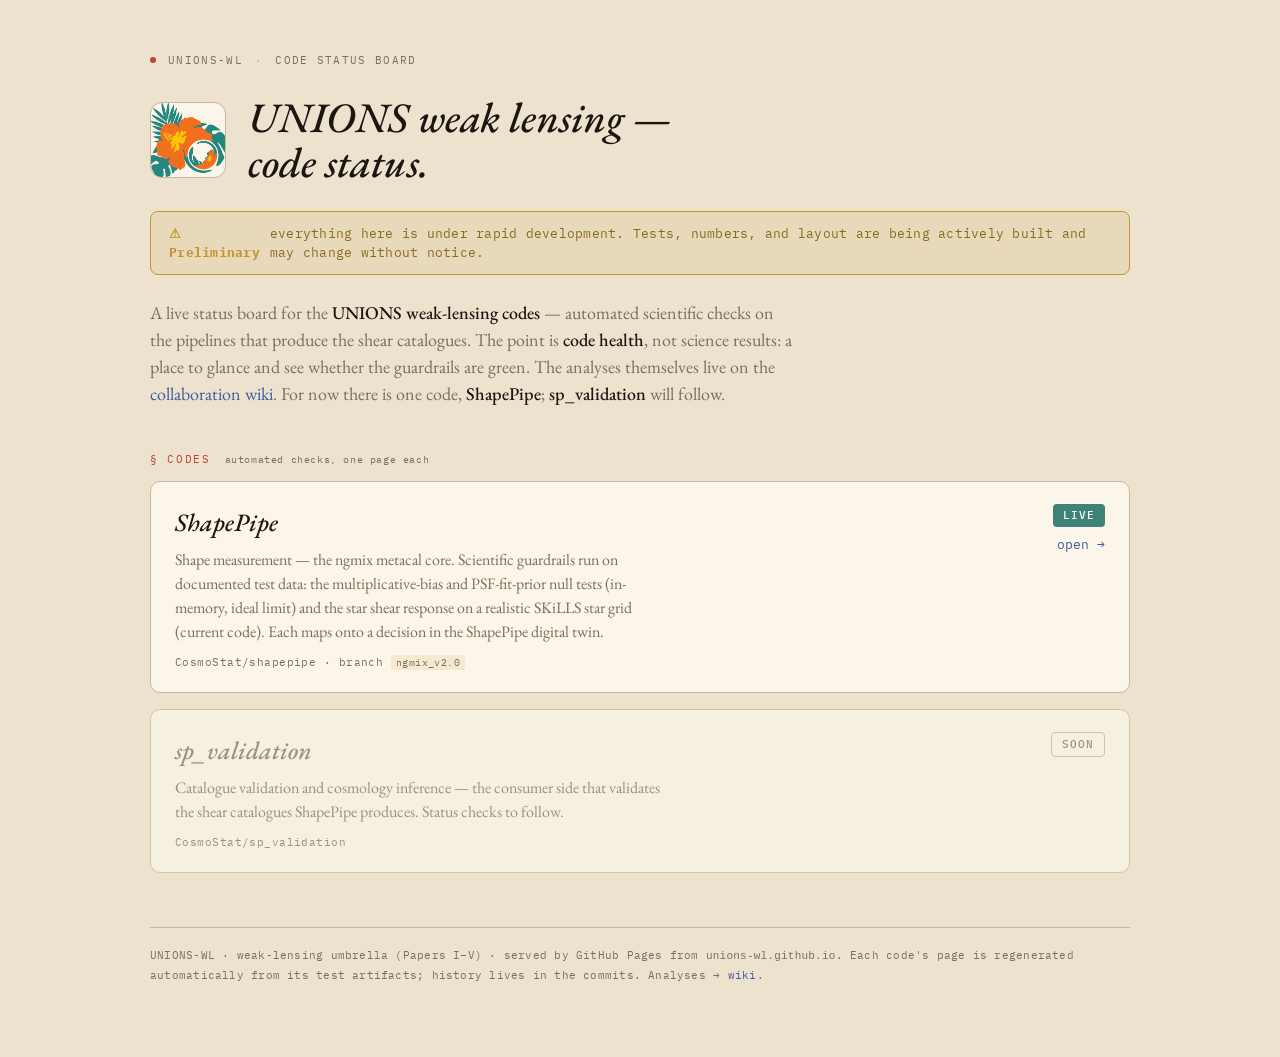
==== index.html @ 9c4efac6 "UNIONS-WL code status board: ShapePipe shape-measurement dashboard Live status board for UNIONS weak" ====
<!doctype html>
<html lang="en">
<head>
<meta charset="utf-8">
<meta name="viewport" content="width=device-width, initial-scale=1">
<title>UNIONS Weak Lensing — code status</title>
<link rel="preconnect" href="https://fonts.googleapis.com">
<link rel="preconnect" href="https://fonts.gstatic.com" crossorigin>
<link href="https://fonts.googleapis.com/css2?family=EB+Garamond:ital,wght@0,400;0,500;0,600;1,400;1,500&family=IBM+Plex+Mono:wght@400;500&display=swap" rel="stylesheet">
<style>
  :root{
    --parchment:#EDE2CE; --rag:#FBF6E9; --ink:#1B1611; --ink-muted:#7A6F5C;
    --cinnabar:#BC4538; --teal:#3F8278; --cobalt:#3D5BA0; --ochre:#C49333;
    --rule:#C5B89E; --tooth:rgba(197,184,158,0.45);
    --serif:'EB Garamond',Georgia,serif;
    --mono:'IBM Plex Mono','JetBrains Mono',ui-monospace,monospace;
  }
  html,body{ margin:0; padding:0; }
  body{ background:var(--parchment); color:var(--ink); font-family:var(--serif);
    font-size:18px; line-height:1.5; -webkit-font-smoothing:antialiased; }
  .page{ max-width:980px; margin:0 auto; padding:52px 32px 72px; }
  a{ color:var(--cobalt); text-decoration:none; }
  a:hover{ text-decoration:underline; }

  .stamp{ font-family:var(--mono); font-size:11px; letter-spacing:.12em;
    text-transform:uppercase; color:var(--ink-muted); margin-bottom:26px;
    display:flex; gap:12px; align-items:center; flex-wrap:wrap; }
  .stamp .dot{ width:6px; height:6px; border-radius:50%; background:var(--cinnabar); }
  .stamp .sep{ color:var(--rule); }

  .masthead{ display:flex; gap:22px; align-items:center; }
  .masthead img{ width:74px; height:74px; border-radius:12px;
    border:1px solid var(--rule); background:var(--rag); }
  h1{ font-family:var(--serif); font-style:italic; font-weight:500;
    font-size:42px; line-height:1.08; margin:0; }

  .disclaimer{ margin:26px 0 0; padding:12px 18px; border-radius:8px;
    background:rgba(196,147,51,0.12); border:1px solid var(--ochre);
    color:#8a6a1f; font-family:var(--mono); font-size:12.5px; letter-spacing:.02em;
    display:flex; gap:10px; align-items:baseline; }
  .disclaimer b{ color:var(--ochre); }

  .lede{ color:var(--ink-muted); font-size:18px; margin:24px 0 0; max-width:72ch; }
  .lede b{ color:var(--ink); font-weight:500; }

  section{ margin-top:44px; }
  .section-mark{ font-family:var(--mono); font-size:11px; letter-spacing:.15em;
    text-transform:uppercase; color:var(--cinnabar); margin-bottom:14px;
    display:flex; gap:14px; align-items:baseline; }
  .section-mark .note{ color:var(--ink-muted); font-size:10px; letter-spacing:.06em;
    text-transform:none; }

  .row{ display:grid; grid-template-columns:1fr; gap:16px; }
  .entry{ background:var(--rag); border:1px solid var(--rule); border-radius:10px;
    padding:22px 24px; display:flex; gap:22px; align-items:flex-start;
    transition:border-color .15s; }
  a.entry:hover{ border-color:var(--cobalt); text-decoration:none; }
  .entry .body{ flex:1; }
  .entry h2{ font-family:var(--serif); font-style:italic; font-weight:500;
    font-size:25px; margin:0 0 6px; color:var(--ink); }
  .entry p{ margin:0; color:var(--ink-muted); font-size:16px; max-width:62ch; }
  .entry .meta{ font-family:var(--mono); font-size:11px; color:var(--ink-muted);
    letter-spacing:.04em; margin-top:10px; }
  .entry .meta code{ font-family:var(--mono); font-size:.92em;
    background:rgba(196,147,51,0.13); padding:1px 5px; border-radius:2px; }

  .status{ display:flex; flex-direction:column; align-items:flex-end; gap:8px;
    min-width:110px; }
  .badge{ color:#fff; font-family:var(--mono); font-weight:500; font-size:11px;
    line-height:1; padding:6px 10px; border-radius:4px; letter-spacing:.08em; }
  .b-live{ background:var(--teal); } .b-soon{ background:transparent;
    color:var(--ink-muted); border:1px solid var(--rule); }
  .arrow{ font-family:var(--mono); font-size:13px; color:var(--cobalt); }
  .entry.soon{ opacity:.7; } .entry.soon h2{ color:var(--ink-muted); }

  footer{ margin-top:54px; border-top:1px solid var(--rule); padding-top:18px;
    color:var(--ink-muted); font-family:var(--mono); font-size:11px;
    line-height:1.7; letter-spacing:.02em; }
  footer a{ color:var(--cobalt); }
</style>
</head>
<body>
<main class="page">

  <div class="stamp">
    <span class="dot"></span><span>UNIONS-WL</span>
    <span class="sep">·</span><span>code status board</span>
  </div>

  <div class="masthead">
    <img src="logo.png" alt="UNIONS-WL logo">
    <h1>UNIONS weak lensing &mdash;<br>code status.</h1>
  </div>

  <div class="disclaimer">
    <b>&#9888; Preliminary</b>
    <span>everything here is under rapid development. Tests, numbers, and layout are
    being actively built and may change without notice.</span>
  </div>

  <p class="lede">A live status board for the <b>UNIONS weak-lensing codes</b> &mdash;
  automated scientific checks on the pipelines that produce the shear catalogues.
  The point is <b>code health</b>, not science results: a place to glance and see
  whether the guardrails are green. The analyses themselves live on the
  <a href="https://unions.skysurvey.cc" target="_blank" rel="noopener">collaboration wiki</a>.
  For now there is one code, <b>ShapePipe</b>; <b>sp_validation</b> will follow.</p>

  <section>
    <div class="section-mark">
      <span>&sect; Codes</span>
      <span class="note">automated checks, one page each</span>
    </div>
    <div class="row">
      <a class="entry" href="shapepipe/status.html">
        <div class="body">
          <h2>ShapePipe</h2>
          <p>Shape measurement &mdash; the ngmix metacal core. Scientific guardrails
          run on documented test data: the multiplicative-bias and PSF-fit-prior
          null tests (in-memory, ideal limit) and the star shear response on a
          realistic SKiLLS star grid (current code). Each maps onto a decision in
          the ShapePipe digital twin.</p>
          <div class="meta">CosmoStat/shapepipe &middot; branch <code>ngmix_v2.0</code></div>
        </div>
        <div class="status">
          <span class="badge b-live">LIVE</span>
          <span class="arrow">open &rarr;</span>
        </div>
      </a>
      <div class="entry soon">
        <div class="body">
          <h2>sp_validation</h2>
          <p>Catalogue validation and cosmology inference &mdash; the consumer side
          that validates the shear catalogues ShapePipe produces. Status checks to
          follow.</p>
          <div class="meta">CosmoStat/sp_validation</div>
        </div>
        <div class="status"><span class="badge b-soon">SOON</span></div>
      </div>
    </div>
  </section>

  <footer>
    UNIONS-WL &middot; weak-lensing umbrella (Papers I&ndash;V) &middot; served by
    GitHub Pages from <code>unions-wl.github.io</code>. Each code's page is
    regenerated automatically from its test artifacts; history lives in the commits.
    Analyses &rarr; <a href="https://unions.skysurvey.cc" target="_blank" rel="noopener">wiki</a>.
  </footer>

</main>
</body>
</html>
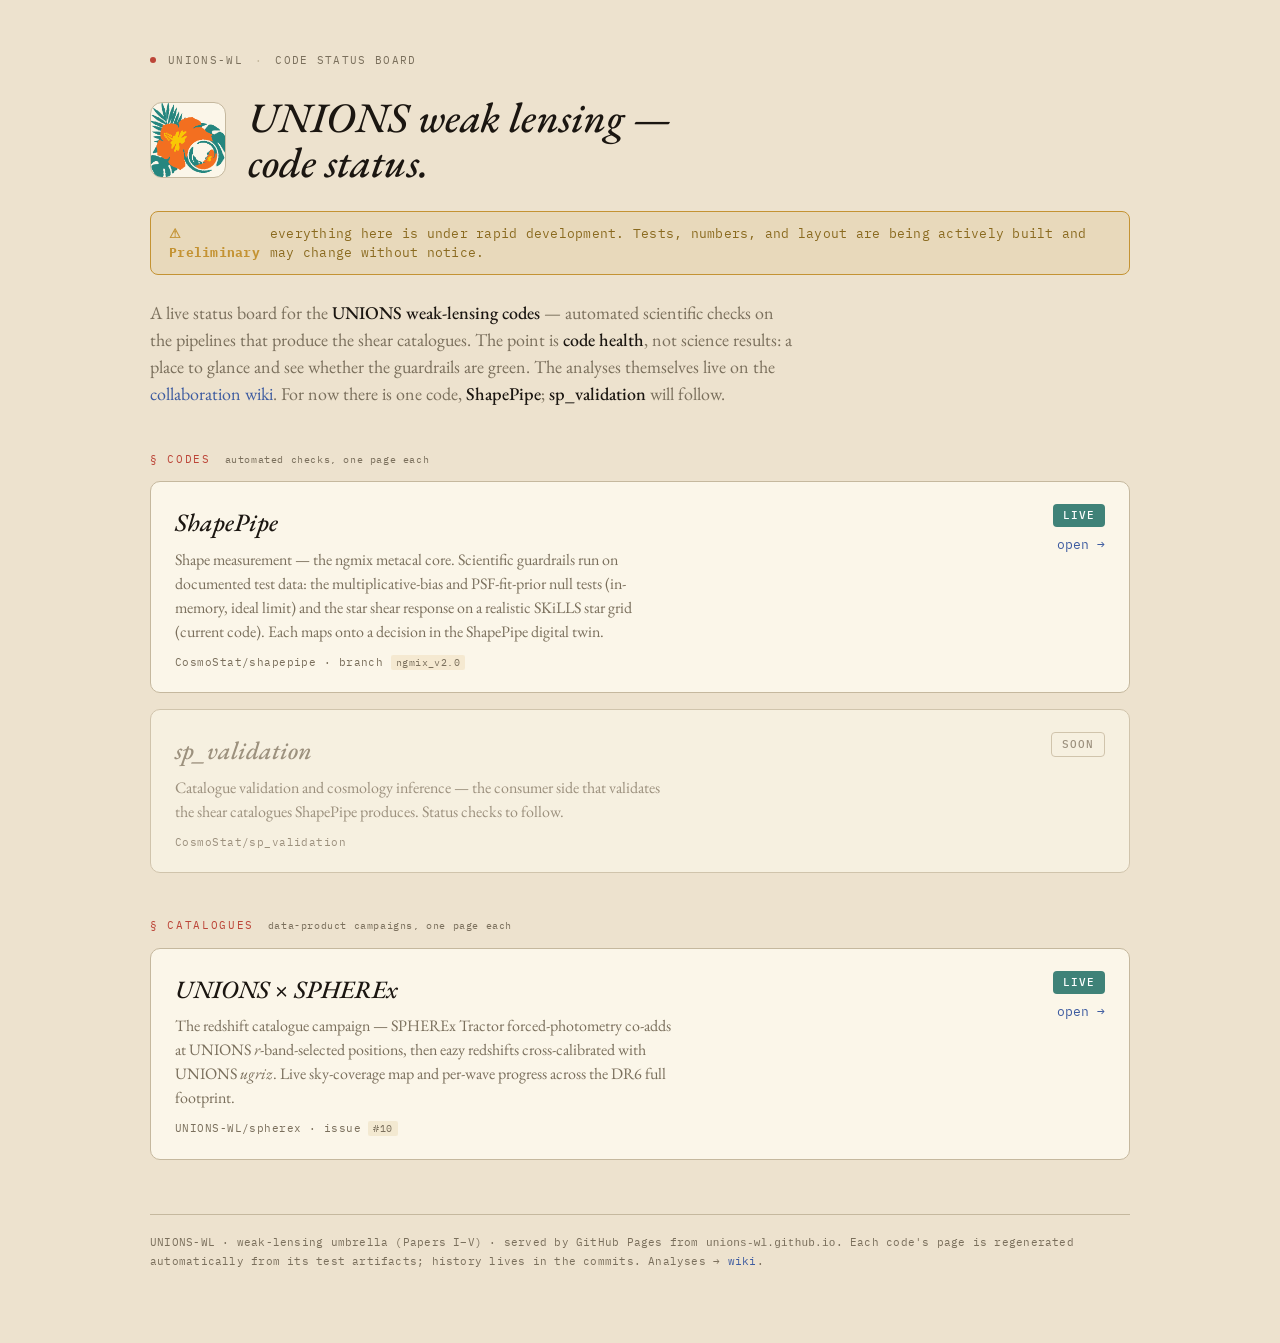
==== commit 9d8436f9: "Add UNIONS x SPHEREx catalogue progress page New catalogue/status.html tracking the DR6 full-footpri" ====
--- a/index.html
+++ b/index.html
@@ -139,6 +139,29 @@
     </div>
   </section>
 
+  <section>
+    <div class="section-mark">
+      <span>&sect; Catalogues</span>
+      <span class="note">data-product campaigns, one page each</span>
+    </div>
+    <div class="row">
+      <a class="entry" href="catalogue/status.html">
+        <div class="body">
+          <h2>UNIONS &times; SPHEREx</h2>
+          <p>The redshift catalogue campaign &mdash; SPHEREx Tractor
+          forced-photometry co-adds at UNIONS <i>r</i>-band-selected positions,
+          then eazy redshifts cross-calibrated with UNIONS <i>ugriz</i>. Live
+          sky-coverage map and per-wave progress across the DR6 full footprint.</p>
+          <div class="meta">UNIONS-WL/spherex &middot; issue <code>#10</code></div>
+        </div>
+        <div class="status">
+          <span class="badge b-live">LIVE</span>
+          <span class="arrow">open &rarr;</span>
+        </div>
+      </a>
+    </div>
+  </section>
+
   <footer>
     UNIONS-WL &middot; weak-lensing umbrella (Papers I&ndash;V) &middot; served by
     GitHub Pages from <code>unions-wl.github.io</code>. Each code's page is
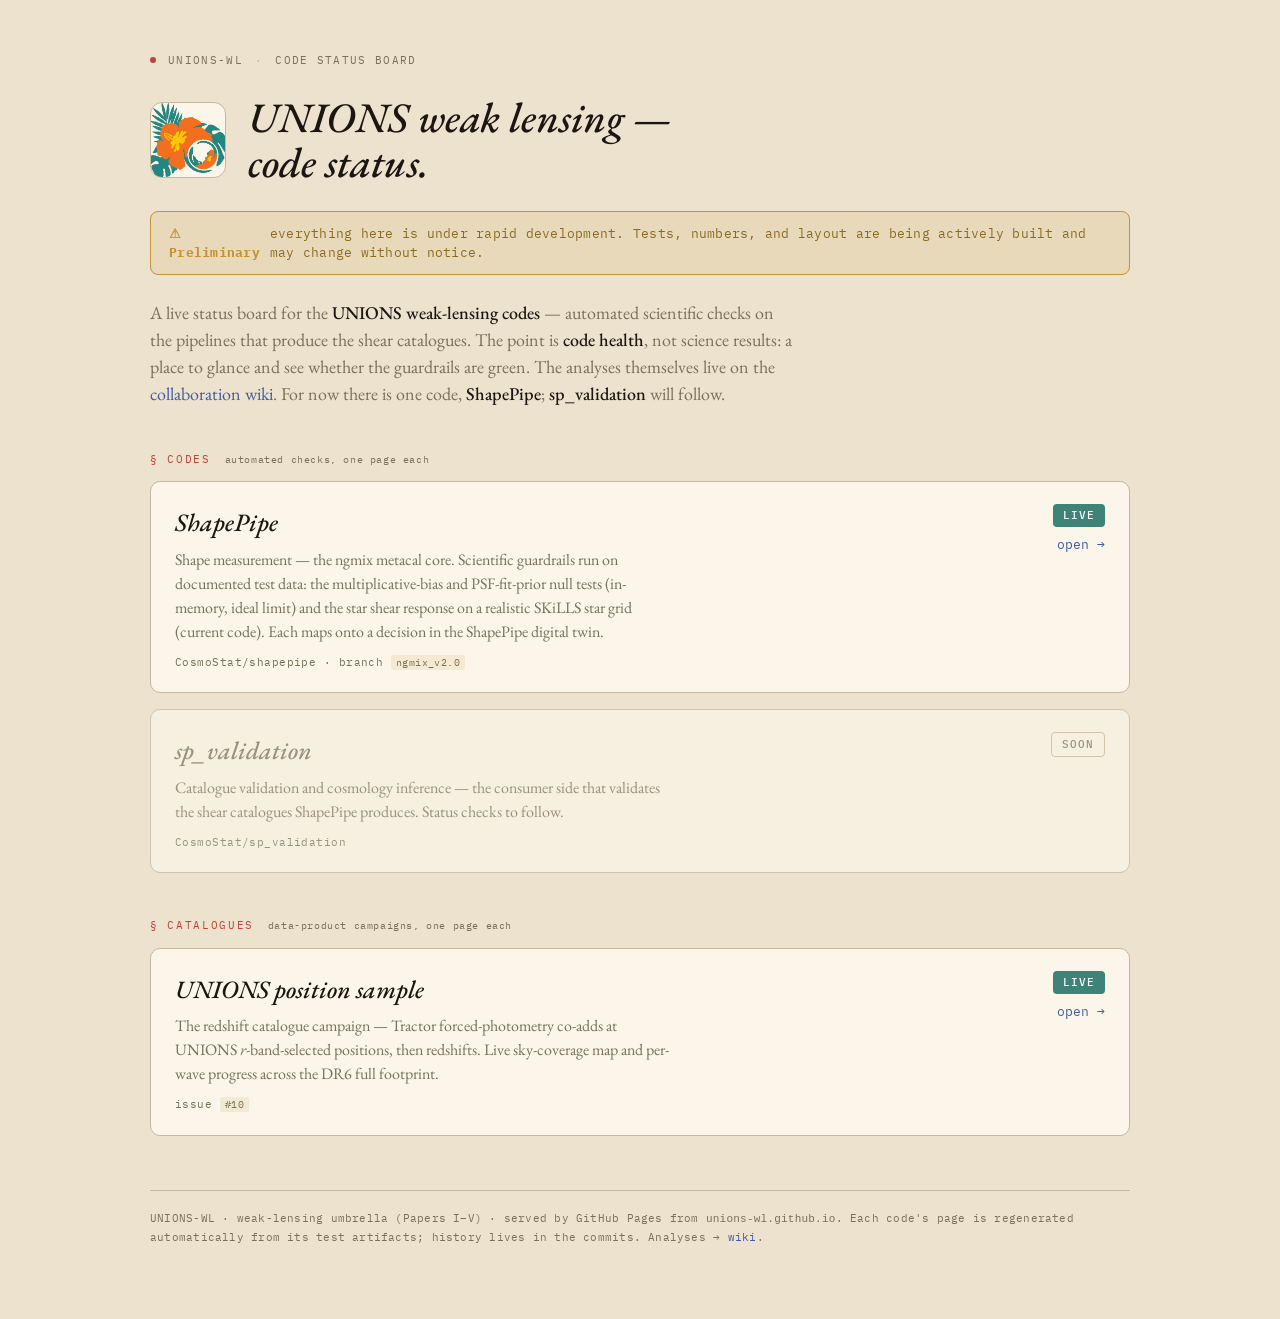
==== commit b6143a6e: "Add UNIONS position sample catalogue progress page New catalogue/status.html tracking the DR6 full-f" ====
--- a/index.html
+++ b/index.html
@@ -147,12 +147,12 @@
     <div class="row">
       <a class="entry" href="catalogue/status.html">
         <div class="body">
-          <h2>UNIONS &times; SPHEREx</h2>
-          <p>The redshift catalogue campaign &mdash; SPHEREx Tractor
-          forced-photometry co-adds at UNIONS <i>r</i>-band-selected positions,
-          then eazy redshifts cross-calibrated with UNIONS <i>ugriz</i>. Live
-          sky-coverage map and per-wave progress across the DR6 full footprint.</p>
-          <div class="meta">UNIONS-WL/spherex &middot; issue <code>#10</code></div>
+          <h2>UNIONS position sample</h2>
+          <p>The redshift catalogue campaign &mdash; Tractor forced-photometry
+          co-adds at UNIONS <i>r</i>-band-selected positions, then redshifts.
+          Live sky-coverage map and per-wave progress across the DR6 full
+          footprint.</p>
+          <div class="meta">issue <code>#10</code></div>
         </div>
         <div class="status">
           <span class="badge b-live">LIVE</span>
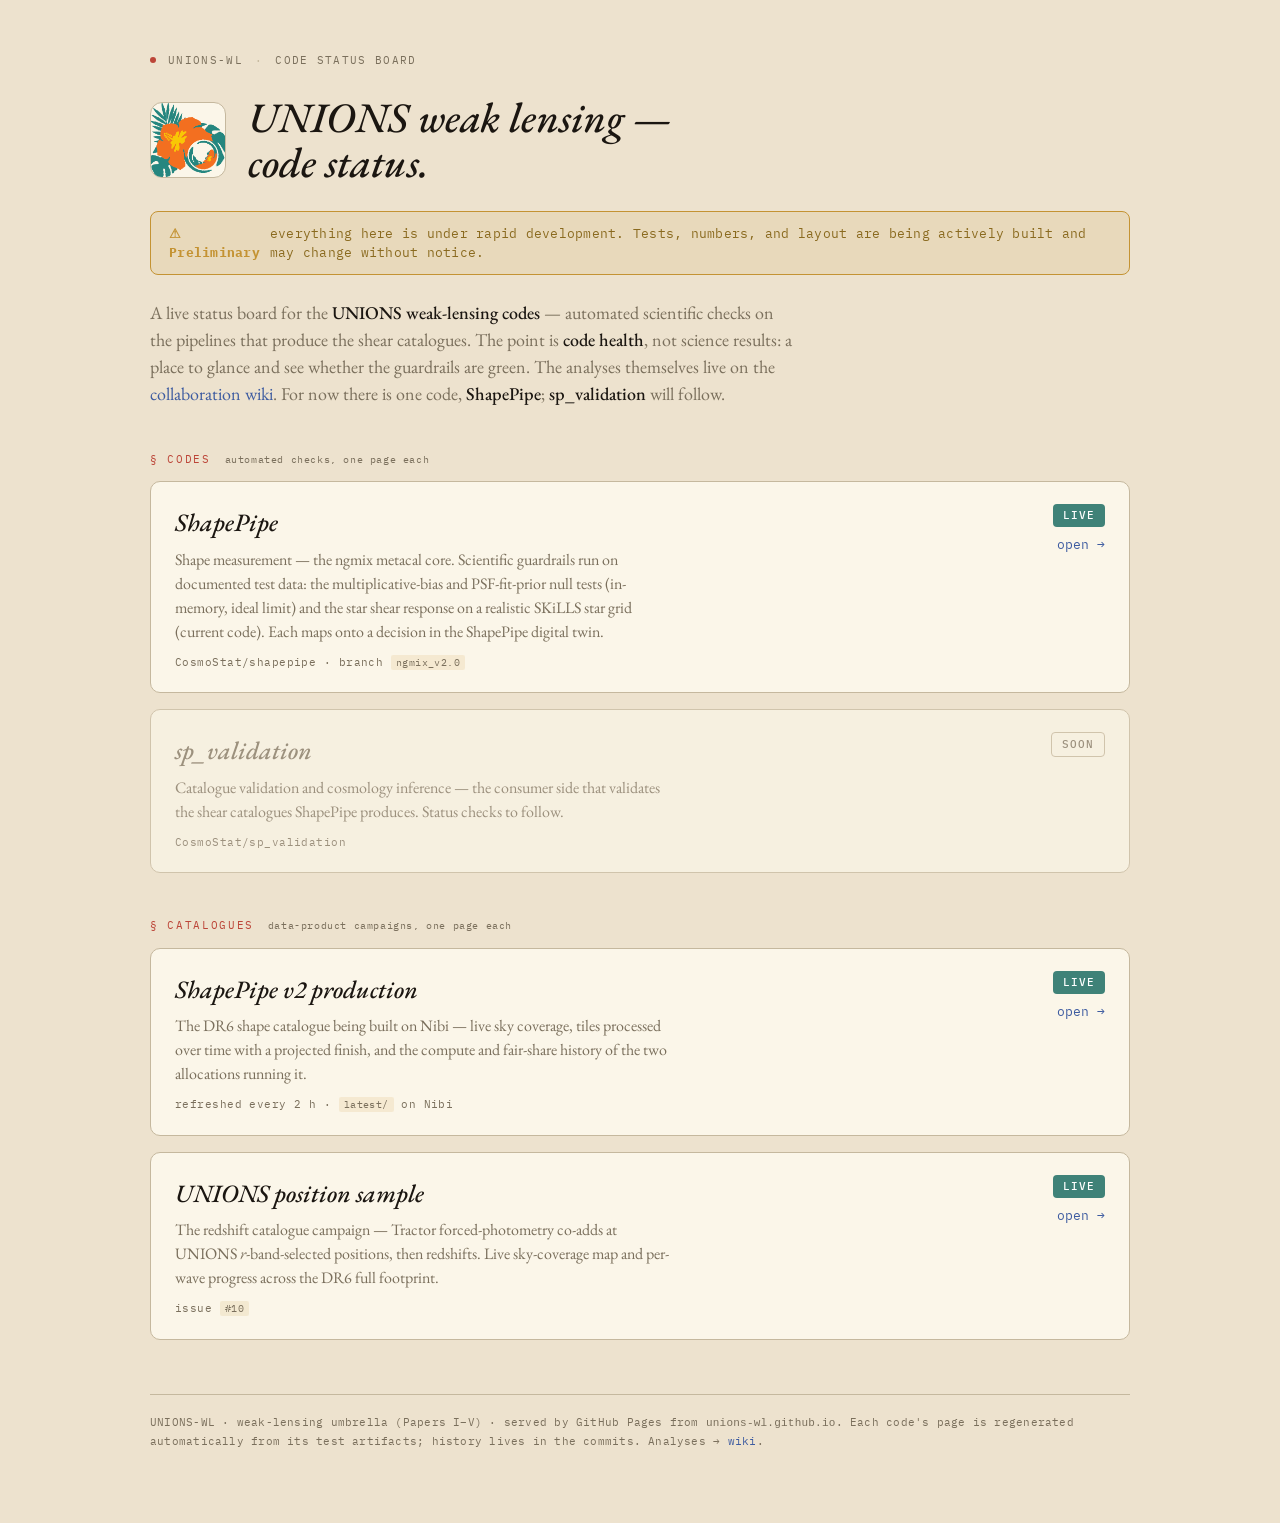
==== commit 7e91bd5c: "production: ShapePipe v2 DR6 production dashboard (coverage map, progress, fair share) Co-Authored-B" ====
--- a/index.html
+++ b/index.html
@@ -145,6 +145,19 @@
       <span class="note">data-product campaigns, one page each</span>
     </div>
     <div class="row">
+      <a class="entry" href="production/status.html">
+        <div class="body">
+          <h2>ShapePipe v2 production</h2>
+          <p>The DR6 shape catalogue being built on Nibi &mdash; live sky coverage,
+          tiles processed over time with a projected finish, and the compute and
+          fair-share history of the two allocations running it.</p>
+          <div class="meta">refreshed every 2 h &middot; <code>latest/</code> on Nibi</div>
+        </div>
+        <div class="status">
+          <span class="badge b-live">LIVE</span>
+          <span class="arrow">open &rarr;</span>
+        </div>
+      </a>
       <a class="entry" href="catalogue/status.html">
         <div class="body">
           <h2>UNIONS position sample</h2>
